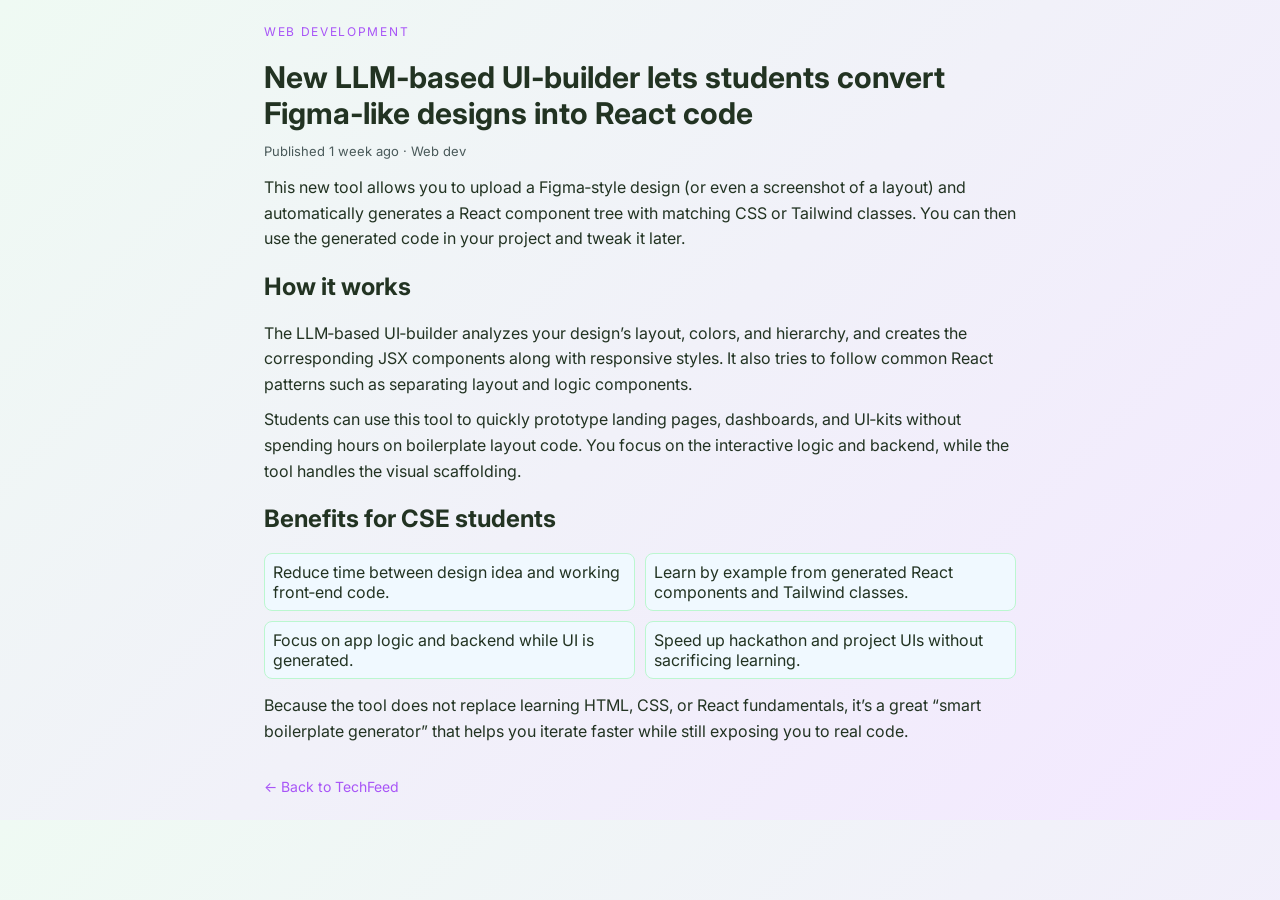
==== ai-debugging-tool.html @ 20602ee9 "your message" ====
<!DOCTYPE html>
<html lang="en">
<head>
  <meta charset="UTF-8" />
  <meta name="viewport" content="width=device-width, initial-scale=1.0" />
  <title>LLM‑Based UI‑Builder – From Figma to React</title>
  <link rel="preconnect" href="https://fonts.googleapis.com">
  <link rel="preconnect" href="https://fonts.gstatic.com" crossorigin>
  <link href="https://fonts.googleapis.com/css2?family=Inter:wght@400;500;600;700&display=swap" rel="stylesheet">
  <style>
    :root {
      --bg: #effaf3;
      --card: #ffffff;
      --line: #d1f4e3;
      --text: #223322;
      --muted: #4a5a5a;
      --accent: #a855f7;
      --accent-light: #f3e8ff;
      --primary: #22c55e;
      --primary-light: #dcfce7;
    }
    * { box-sizing: border-box; }
    body {
      margin: 0;
      font-family: Inter, sans-serif;
      background: linear-gradient(135deg, #effaf3 0%, #f3e8ff 100%);
      color: var(--text);
    }
    .wrap {
      max-width: 800px;
      margin: auto;
      padding: 24px;
    }
    h1 {
      font-size: 30px;
      margin-bottom: 12px;
    }
    .eyebrow {
      color: var(--accent);
      font-size: 12px;
      letter-spacing: .14em;
      text-transform: uppercase;
    }
    .meta {
      font-size: 13px;
      color: var(--muted);
      margin-bottom: 16px;
    }
    p {
      margin-top: 10px;
      margin-bottom: 10px;
      line-height: 1.6;
    }
    .benefits {
      display: grid;
      grid-template-columns: repeat(2, 1fr);
      gap: 10px;
      margin: 14px 0;
    }
    .benefit {
      padding: 8px;
      border-radius: 8px;
      background: #f0f9ff;
      border: 1px solid #bbf7d0;
    }
    .back-link {
      display: inline-block;
      margin-top: 24px;
      font-size: 14px;
      color: var(--accent);
      text-decoration: none;
    }
  </style>
</head>
<body>
  <div class="wrap">
    <div class="eyebrow">WEB DEVELOPMENT</div>
    <h1>New LLM‑based UI‑builder lets students convert Figma‑like designs into React code</h1>
    <div class="meta">Published 1 week ago · Web dev</div>

    <p>This new tool allows you to upload a Figma‑style design (or even a screenshot of a layout) and automatically generates a React component tree with matching CSS or Tailwind classes. You can then use the generated code in your project and tweak it later.</p>

    <h2>How it works</h2>
    <p>The LLM‑based UI‑builder analyzes your design’s layout, colors, and hierarchy, and creates the corresponding JSX components along with responsive styles. It also tries to follow common React patterns such as separating layout and logic components.</p>

    <p>Students can use this tool to quickly prototype landing pages, dashboards, and UI‑kits without spending hours on boilerplate layout code. You focus on the interactive logic and backend, while the tool handles the visual scaffolding.</p>

    <h2>Benefits for CSE students</h2>
    <div class="benefits">
      <div class="benefit">Reduce time between design idea and working front‑end code.</div>
      <div class="benefit">Learn by example from generated React components and Tailwind classes.</div>
      <div class="benefit">Focus on app logic and backend while UI is generated.</div>
      <div class="benefit">Speed up hackathon and project UIs without sacrificing learning.</div>
    </div>

    <p>Because the tool does not replace learning HTML, CSS, or React fundamentals, it’s a great “smart boilerplate generator” that helps you iterate faster while still exposing you to real code.</p>

    <a href="index.html" class="back-link">← Back to TechFeed</a>
  </div>
</body>
</html>
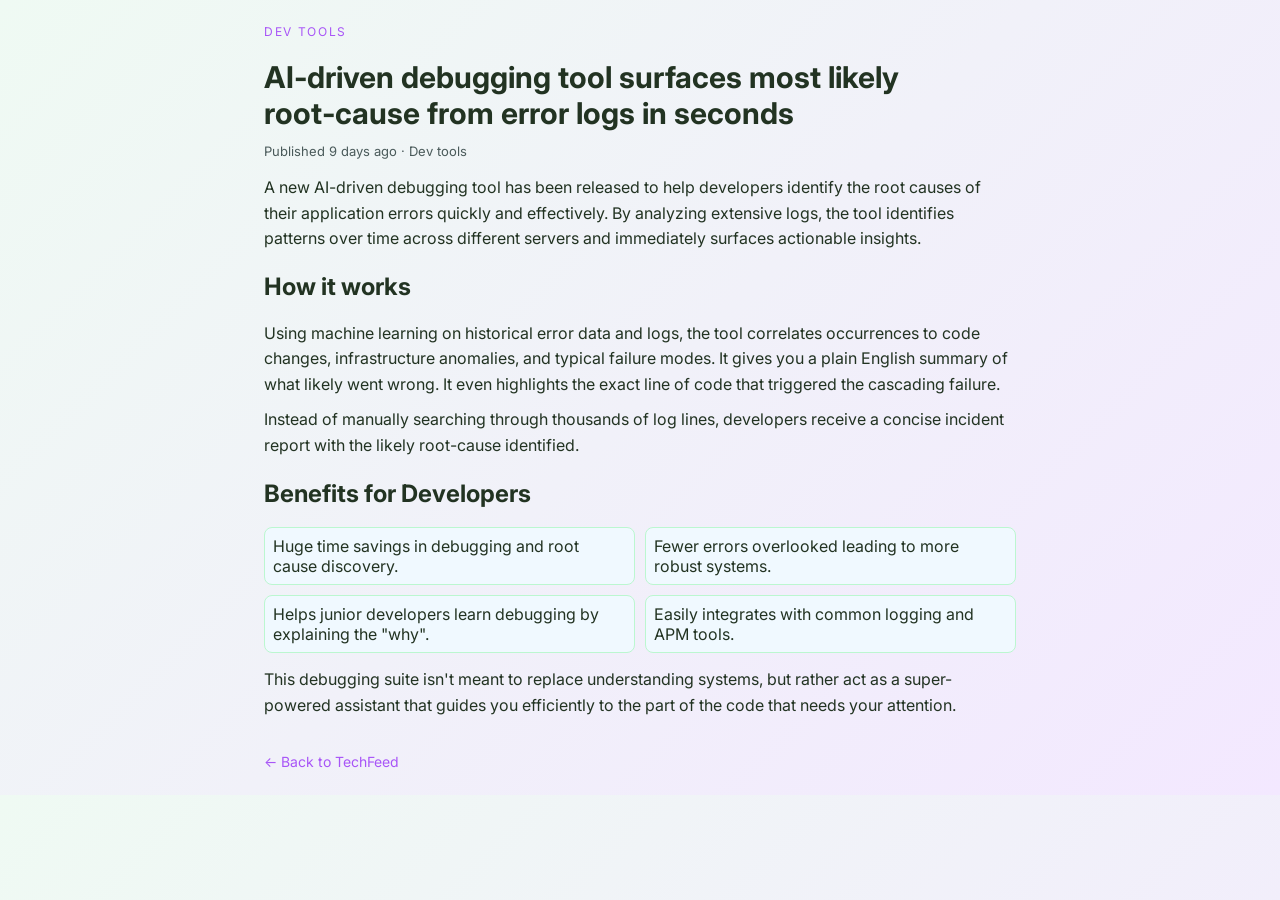
==== commit 5a3568a7: "Implement Kriya Decision Intelligence Modules" ====
--- a/ai-debugging-tool.html
+++ b/ai-debugging-tool.html
@@ -3,7 +3,7 @@
 <head>
   <meta charset="UTF-8" />
   <meta name="viewport" content="width=device-width, initial-scale=1.0" />
-  <title>LLM‑Based UI‑Builder – From Figma to React</title>
+  <title>AI‑driven Debugging Tool – Root-Cause Analysis</title>
   <link rel="preconnect" href="https://fonts.googleapis.com">
   <link rel="preconnect" href="https://fonts.gstatic.com" crossorigin>
   <link href="https://fonts.googleapis.com/css2?family=Inter:wght@400;500;600;700&display=swap" rel="stylesheet">
@@ -74,26 +74,26 @@
 </head>
 <body>
   <div class="wrap">
-    <div class="eyebrow">WEB DEVELOPMENT</div>
-    <h1>New LLM‑based UI‑builder lets students convert Figma‑like designs into React code</h1>
-    <div class="meta">Published 1 week ago · Web dev</div>
+    <div class="eyebrow">DEV TOOLS</div>
+    <h1>AI‑driven debugging tool surfaces most likely root‑cause from error logs in seconds</h1>
+    <div class="meta">Published 9 days ago · Dev tools</div>
 
-    <p>This new tool allows you to upload a Figma‑style design (or even a screenshot of a layout) and automatically generates a React component tree with matching CSS or Tailwind classes. You can then use the generated code in your project and tweak it later.</p>
+    <p>A new AI-driven debugging tool has been released to help developers identify the root causes of their application errors quickly and effectively. By analyzing extensive logs, the tool identifies patterns over time across different servers and immediately surfaces actionable insights.</p>
 
     <h2>How it works</h2>
-    <p>The LLM‑based UI‑builder analyzes your design’s layout, colors, and hierarchy, and creates the corresponding JSX components along with responsive styles. It also tries to follow common React patterns such as separating layout and logic components.</p>
+    <p>Using machine learning on historical error data and logs, the tool correlates occurrences to code changes, infrastructure anomalies, and typical failure modes. It gives you a plain English summary of what likely went wrong. It even highlights the exact line of code that triggered the cascading failure.</p>
 
-    <p>Students can use this tool to quickly prototype landing pages, dashboards, and UI‑kits without spending hours on boilerplate layout code. You focus on the interactive logic and backend, while the tool handles the visual scaffolding.</p>
+    <p>Instead of manually searching through thousands of log lines, developers receive a concise incident report with the likely root-cause identified.</p>
 
-    <h2>Benefits for CSE students</h2>
+    <h2>Benefits for Developers</h2>
     <div class="benefits">
-      <div class="benefit">Reduce time between design idea and working front‑end code.</div>
-      <div class="benefit">Learn by example from generated React components and Tailwind classes.</div>
-      <div class="benefit">Focus on app logic and backend while UI is generated.</div>
-      <div class="benefit">Speed up hackathon and project UIs without sacrificing learning.</div>
+      <div class="benefit">Huge time savings in debugging and root cause discovery.</div>
+      <div class="benefit">Fewer errors overlooked leading to more robust systems.</div>
+      <div class="benefit">Helps junior developers learn debugging by explaining the "why".</div>
+      <div class="benefit">Easily integrates with common logging and APM tools.</div>
     </div>
 
-    <p>Because the tool does not replace learning HTML, CSS, or React fundamentals, it’s a great “smart boilerplate generator” that helps you iterate faster while still exposing you to real code.</p>
+    <p>This debugging suite isn't meant to replace understanding systems, but rather act as a super-powered assistant that guides you efficiently to the part of the code that needs your attention.</p>
 
     <a href="index.html" class="back-link">← Back to TechFeed</a>
   </div>
